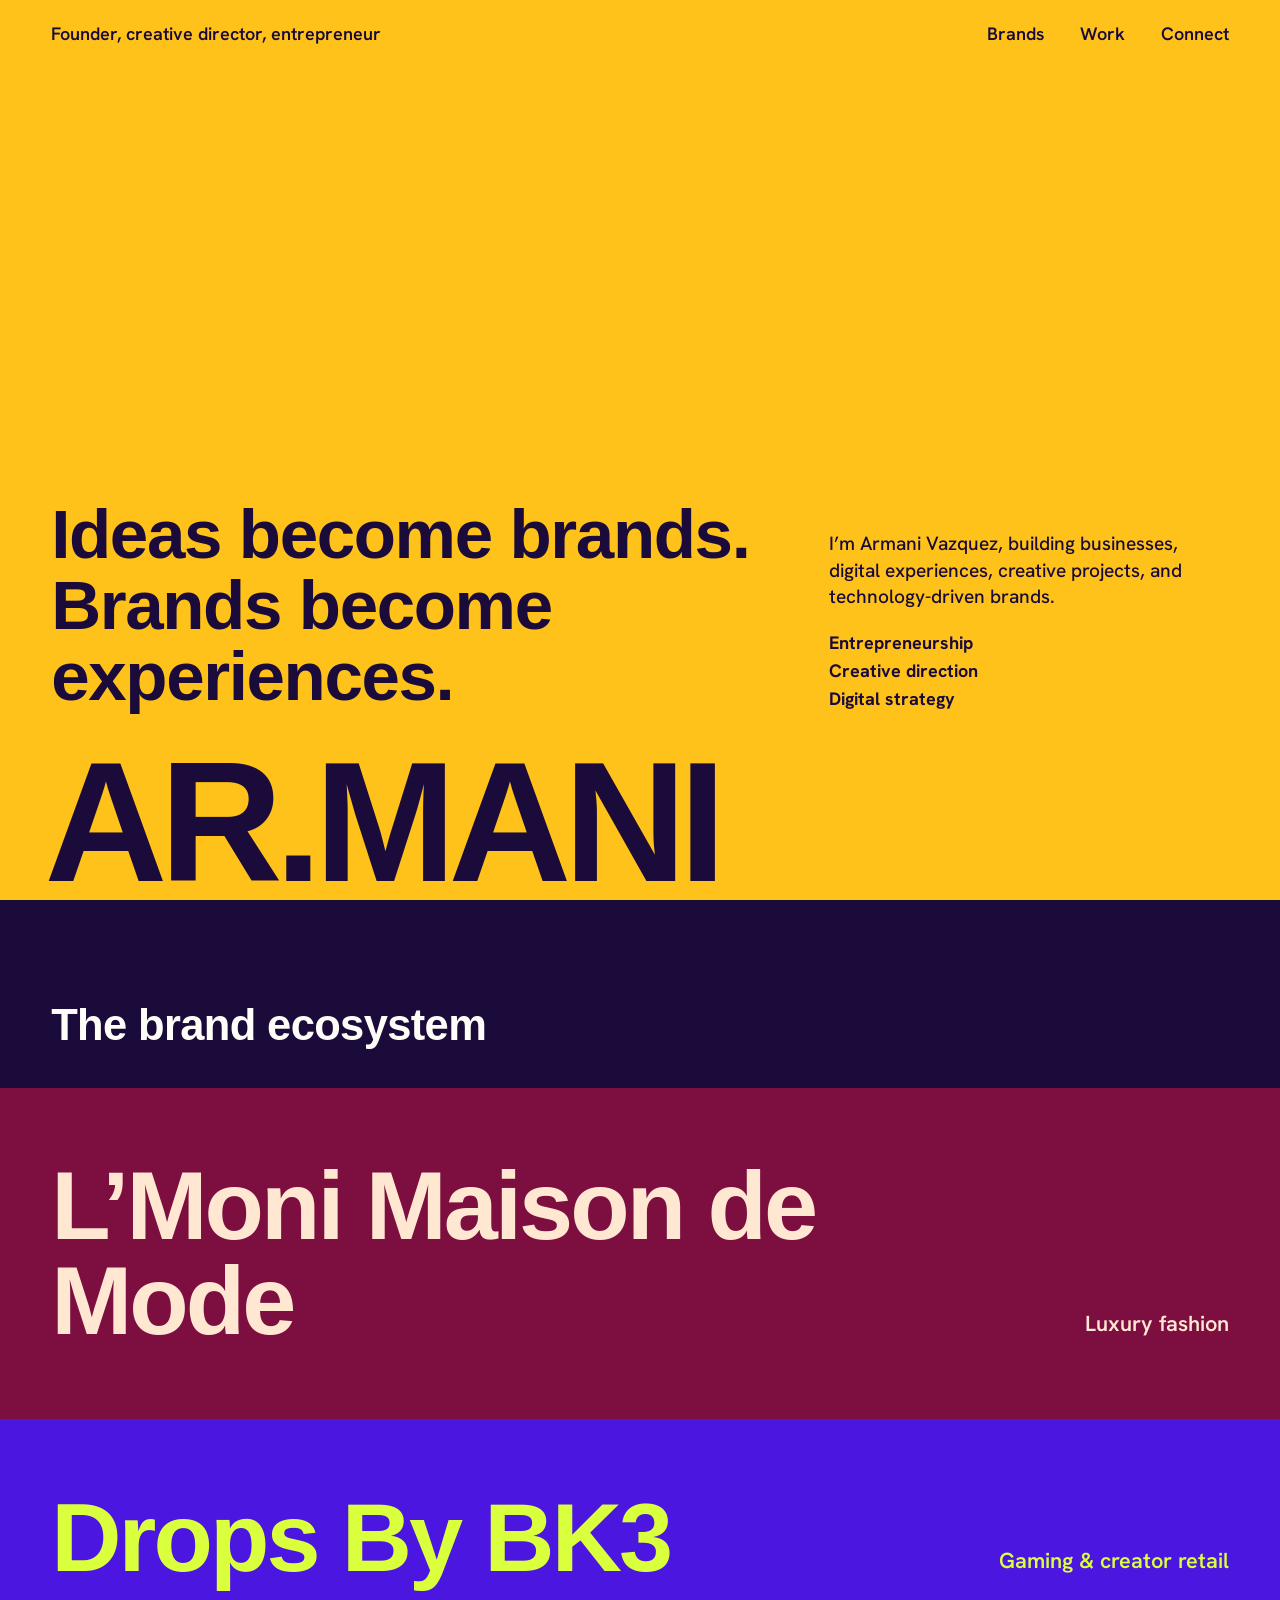
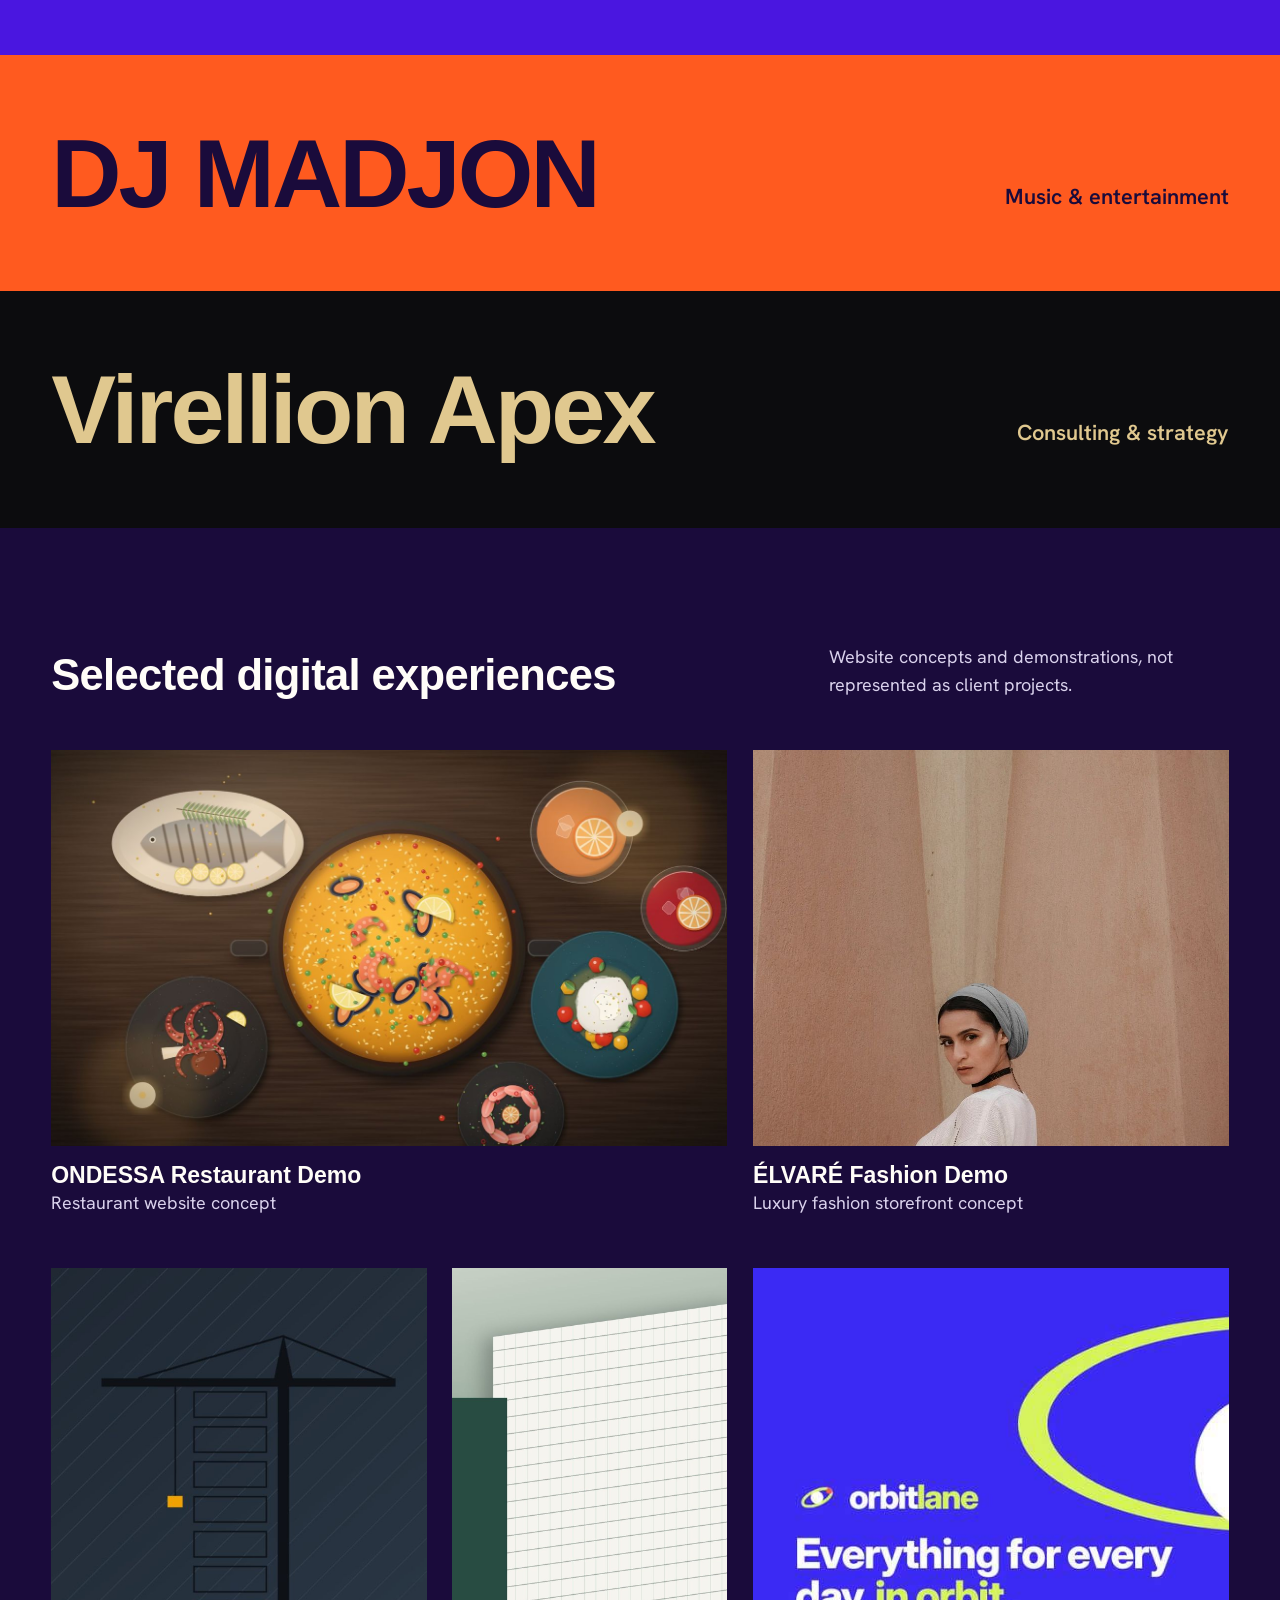
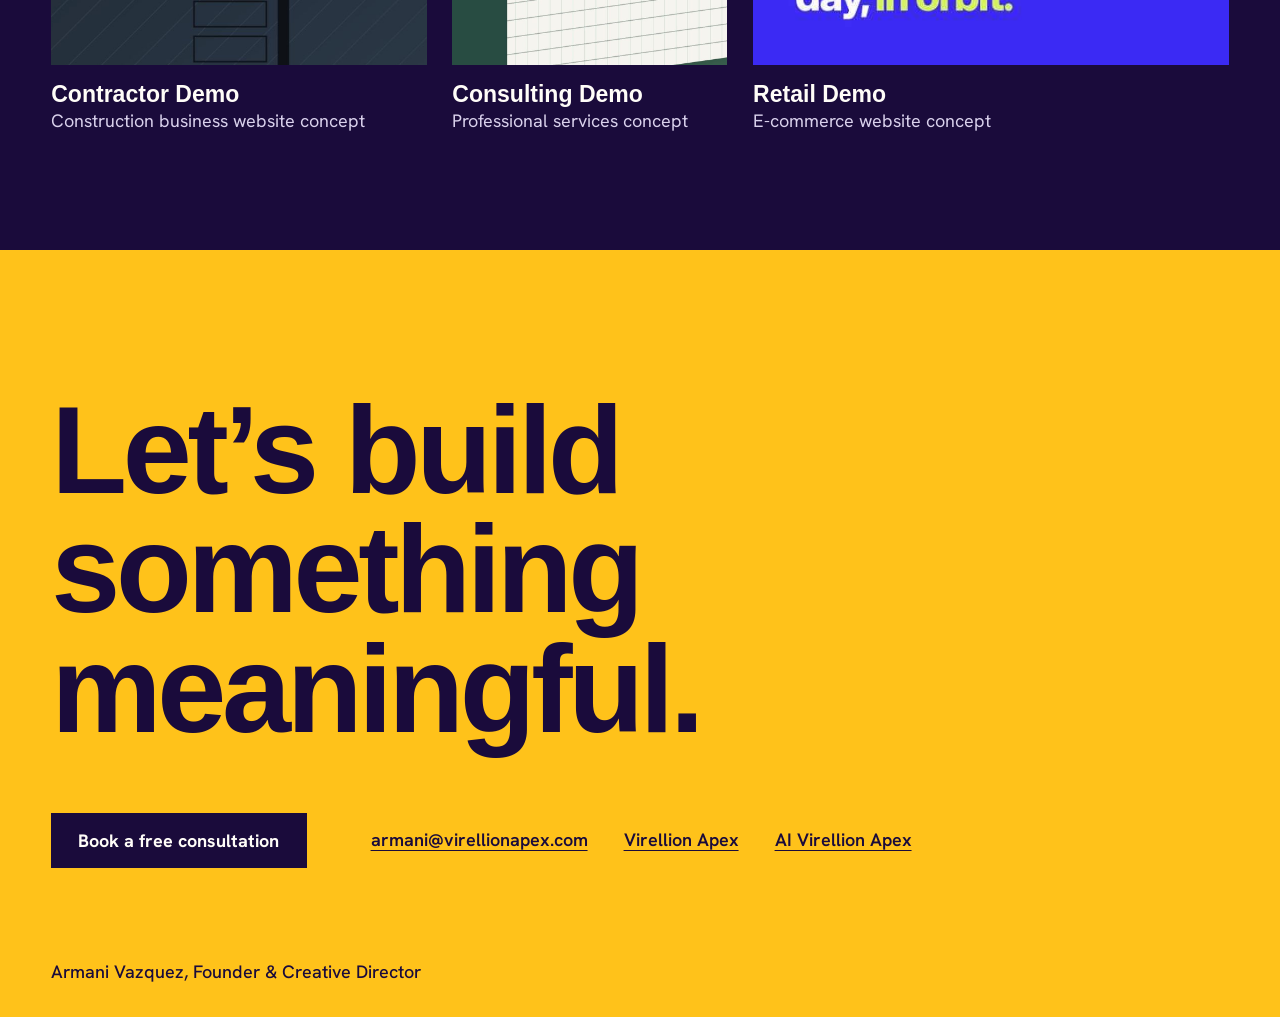
==== index.html @ f5b7a5c6 "Build Armani Vazquez portfolio site Static, responsive portfolio from the approved concept: animated" ====
<!DOCTYPE html>
<html lang="en">
<head>
<meta charset="utf-8">
<meta name="viewport" content="width=device-width, initial-scale=1">
<title>Armani Vazquez | Founder and Creative Director</title>
<meta name="description" content="Armani Vazquez builds businesses, digital experiences, creative projects, and technology-driven brands.">
<meta name="theme-color" content="#1A0B3B">
<link rel="canonical" href="https://lilmoniisenterprise.github.io/armani-vazquez-portfolio/">
<meta property="og:type" content="website">
<meta property="og:title" content="Armani Vazquez | Founder and Creative Director">
<meta property="og:description" content="Ideas become brands. Brands become experiences.">
<meta property="og:url" content="https://lilmoniisenterprise.github.io/armani-vazquez-portfolio/">
<meta property="og:image" content="https://lilmoniisenterprise.github.io/armani-vazquez-portfolio/images/og.jpg">
<meta name="twitter:card" content="summary_large_image">
<link rel="icon" href="images/favicon.svg" type="image/svg+xml">
<link rel="preload" href="fonts/Syne.ttf" as="font" type="font/ttf" crossorigin>
<link rel="stylesheet" href="css/styles.css">
</head>
<body>
<a class="skip" href="#main">Skip to content</a>

<main id="main">
  <section class="poster hero" aria-labelledby="hero-title">
    <nav class="nav" aria-label="Main">
      <span class="nav-role">Founder, creative director, entrepreneur</span>
      <ul>
        <li><a href="#brands">Brands</a></li>
        <li><a href="#work">Work</a></li>
        <li><a href="#connect">Connect</a></li>
      </ul>
    </nav>

    <div class="hero-copy">
      <h2 class="statement">Ideas become brands. Brands become experiences.</h2>
      <div class="intro">
        <p>I’m Armani Vazquez, building businesses, digital experiences, creative projects, and technology-driven brands.</p>
        <ul class="focus" aria-label="Areas of focus">
          <li>Entrepreneurship</li>
          <li>Creative direction</li>
          <li>Digital strategy</li>
        </ul>
      </div>
    </div>

    <h1 class="wordmark" id="hero-title" aria-label="AR.MANI">
      <span aria-hidden="true"><i>A</i><i>R</i><i>.</i><i>M</i><i>A</i><i>N</i><i>I</i></span>
    </h1>
  </section>

  <section id="brands" aria-labelledby="brands-title">
    <h2 class="section-title brands-title" id="brands-title">The brand ecosystem</h2>
    <div class="band band-moni">
      <h3>L’Moni Maison de Mode</h3>
      <p>Luxury fashion</p>
    </div>
    <div class="band band-drops">
      <h3>Drops By BK3</h3>
      <p>Gaming &amp; creator retail</p>
    </div>
    <div class="band band-madjon">
      <h3>DJ MADJON</h3>
      <p>Music &amp; entertainment</p>
    </div>
    <a class="band band-virellion" href="https://virellionapex.com" target="_blank" rel="noopener">
      <h3>Virellion Apex</h3>
      <p>Consulting &amp; strategy</p>
    </a>
  </section>

  <section class="work" id="work" aria-labelledby="work-title">
    <header class="work-head">
      <h2 class="section-title" id="work-title">Selected digital experiences</h2>
      <p>Website concepts and demonstrations, not represented as client projects.</p>
    </header>
    <div class="gallery">
      <a class="tile t-ondessa" href="https://lilmoniisenterprise.github.io/restaurant-demo/" target="_blank" rel="noopener">
        <img src="images/ondessa.jpg" alt="Overhead illustration of paella, grilled fish and small plates on a wood table" width="1400" height="817" loading="lazy">
        <h3>ONDESSA Restaurant Demo</h3>
        <p>Restaurant website concept</p>
      </a>
      <a class="tile t-elvare" href="https://lilmoniisenterprise.github.io/elvare-luxury-fashion/" target="_blank" rel="noopener">
        <img src="images/elvare.jpg" alt="Model in a white blouse and headwrap against rose-toned pleated fabric" width="1400" height="788" loading="lazy">
        <h3>ÉLVARÉ Fashion Demo</h3>
        <p>Luxury fashion storefront concept</p>
      </a>
      <a class="tile t-contractor" href="https://contractor-demo.pages.dev" target="_blank" rel="noopener">
        <img src="images/contractor.jpg" alt="Construction crane drawn against a dark slate sky" width="1400" height="788" loading="lazy">
        <h3>Contractor Demo</h3>
        <p>Construction business website concept</p>
      </a>
      <a class="tile t-consulting" href="https://consulting-demo.pages.dev" target="_blank" rel="noopener">
        <img src="images/consulting.jpg" alt="Pale office tower rising beside a deep green facade" width="933" height="1400" loading="lazy">
        <h3>Consulting Demo</h3>
        <p>Professional services concept</p>
      </a>
      <a class="tile t-retail" href="https://lilmoniisenterprise.github.io/retail-demo/" target="_blank" rel="noopener">
        <img src="images/retail.jpg" alt="Orbit Lane store banner on an electric blue background" width="800" height="451" loading="lazy">
        <h3>Retail Demo</h3>
        <p>E-commerce website concept</p>
      </a>
    </div>
  </section>

  <section class="poster connect" id="connect" aria-labelledby="connect-title">
    <h2 class="connect-title" id="connect-title">Let’s build something meaningful.</h2>
    <div class="connect-row">
      <a class="button" href="https://calendly.com/virellionapex/free-consultation" target="_blank" rel="noopener">Book a free consultation</a>
      <div class="contact">
        <a href="mailto:armani@virellionapex.com">armani@virellionapex.com</a>
        <a href="https://virellionapex.com" target="_blank" rel="noopener">Virellion Apex</a>
        <a href="https://ai.virellionapex.com" target="_blank" rel="noopener">AI Virellion Apex</a>
      </div>
    </div>
    <p class="signoff">Armani Vazquez, Founder &amp; Creative Director</p>
  </section>
</main>
</body>
</html>
---- css/styles.css ----
@font-face{font-family:Syne;src:url(../fonts/Syne.ttf) format("truetype");font-weight:400 800;font-display:swap}
@font-face{font-family:"Hanken Grotesk";src:url(../fonts/HankenGrotesk.ttf) format("truetype");font-weight:100 900;font-display:swap}

:root{
  --ink:#1A0B3B;
  --paper:#FFFDF8;
  --marigold:#FFC21A;
  --pink:#FF7DB8;
  --aqua:#3FE6D2;
  --lime:#C9F23C;
  --gutter:clamp(1.25rem,4vw,3.5rem);
  --display:Syne,"Arial Black",sans-serif;
  --body:"Hanken Grotesk","Helvetica Neue",Arial,sans-serif;
}
*,*::before,*::after{box-sizing:border-box}
html{scroll-behavior:smooth;-webkit-text-size-adjust:100%}
body{margin:0;background:var(--ink);color:var(--paper);font:400 1.125rem/1.55 var(--body);-webkit-font-smoothing:antialiased}
h1,h2,h3,p,ul{margin:0;padding:0}
ul{list-style:none}
img{display:block;max-width:100%;height:auto}
a{color:inherit}
:focus-visible{outline:3px solid currentColor;outline-offset:3px}
.skip{position:absolute;left:1rem;top:-4rem;z-index:5;padding:.6rem 1rem;background:var(--ink);color:var(--paper)}
.skip:focus{top:1rem}

/* The colour field shared by the opening and closing sections. Every stop keeps ink text above 7:1. */
.poster{color:var(--ink);background:var(--marigold);animation:field 28s linear infinite}
@keyframes field{
  0%,100%{background-color:var(--marigold)}
  25%{background-color:var(--pink)}
  50%{background-color:var(--aqua)}
  75%{background-color:var(--lime)}
}

.hero{min-height:100vh;min-height:100svh;display:flex;flex-direction:column;padding:1.25rem var(--gutter) 0;overflow:hidden}
.nav{display:flex;justify-content:space-between;align-items:baseline;gap:1rem;font-weight:600}
.nav ul{display:flex;gap:clamp(1rem,3vw,2.25rem)}
.nav a{text-decoration:none;padding:.35rem 0;border-bottom:2px solid transparent}
.nav a:hover{border-color:currentColor}

.hero-copy{flex:1;display:grid;grid-template-columns:minmax(0,7fr) minmax(0,4fr);gap:2rem clamp(2rem,6vw,6rem);align-items:end;padding:clamp(2.5rem,7vh,5rem) 0 clamp(1.5rem,4vh,3rem)}
.statement{font:800 clamp(2.25rem,5.4vw,5.25rem)/1.03 var(--display);letter-spacing:-.02em;max-width:13em}
.intro p{font-size:clamp(1.125rem,1.5vw,1.375rem);line-height:1.4;font-weight:500;max-width:30em}
.focus{margin-top:1.1rem;font-weight:700}

.wordmark{font:800 calc((100vw - 2*var(--gutter))/6.92)/.86 var(--display);letter-spacing:-.045em;white-space:nowrap;margin:0 0 -.03em -.04em;padding-bottom:.06em;overflow:hidden}
.wordmark span{display:block}
.wordmark i{display:inline-block;font-style:normal;transform:translateY(105%);animation:rise .9s cubic-bezier(.2,.8,.2,1) forwards}
.wordmark i:nth-child(2){animation-delay:.05s}
.wordmark i:nth-child(3){animation-delay:.1s}
.wordmark i:nth-child(4){animation-delay:.15s}
.wordmark i:nth-child(5){animation-delay:.2s}
.wordmark i:nth-child(6){animation-delay:.25s}
.wordmark i:nth-child(7){animation-delay:.3s}
@keyframes rise{to{transform:none}}

.section-title{font:800 clamp(1.75rem,3.4vw,3rem)/1.08 var(--display);letter-spacing:-.015em}
.brands-title{padding:clamp(3.5rem,8vw,6.5rem) var(--gutter) clamp(1.75rem,3vw,2.5rem)}

.band{display:grid;grid-template-columns:minmax(0,1fr) auto;align-items:end;gap:.5rem 2rem;padding:clamp(2.25rem,5.5vw,5rem) var(--gutter);text-decoration:none}
.band h3{font:800 clamp(2.5rem,7.6vw,7.5rem)/.98 var(--display);letter-spacing:-.03em}
.band p{font-size:clamp(1.125rem,1.7vw,1.5rem);font-weight:600;text-align:right;padding-bottom:.35em}
.band-moni{background:#7C0F3F;color:#FFE7D2}
.band-drops{background:#4A16E0;color:#D9FF3D}
.band-madjon{background:#FF5A1F;color:var(--ink)}
.band-virellion{background:#0C0C0E;color:#E0C88F}
.band-virellion h3{transition:letter-spacing .35s ease}
.band-virellion:hover h3{letter-spacing:.005em}

.work{padding:clamp(4rem,9vw,7.5rem) var(--gutter)}
.work-head{display:grid;grid-template-columns:minmax(0,7fr) minmax(0,4fr);gap:1rem clamp(2rem,6vw,6rem);align-items:end;margin-bottom:clamp(2rem,4vw,3.5rem)}
.work-head p{color:#D9D1EC}
.gallery{display:grid;grid-template-columns:repeat(12,minmax(0,1fr));gap:clamp(2rem,4vw,3.5rem) clamp(1rem,2vw,1.75rem)}
.tile{text-decoration:none;display:block}
.tile img{width:100%;height:clamp(240px,31vw,470px);object-fit:cover;transition:transform .5s cubic-bezier(.2,.8,.2,1)}
.tile:hover img{transform:translateY(-6px)}
.tile h3{font:700 clamp(1.25rem,1.8vw,1.6rem)/1.15 var(--display);margin-top:1rem}
.tile p{color:#D9D1EC}
.t-ondessa{grid-column:span 7}
.t-elvare{grid-column:span 5}
.t-elvare img{object-position:62% 100%}
.t-contractor{grid-column:span 4}
.t-contractor img{object-position:85% 50%}
.t-consulting{grid-column:span 3}
.t-retail{grid-column:span 5}
.t-retail img{object-position:0 100%}

.connect{padding:clamp(4.5rem,11vw,9rem) var(--gutter) 2rem;animation-delay:-14s}
.connect-title{font:800 clamp(1.9rem,9.7vw,11rem)/.96 var(--display);letter-spacing:-.035em;max-width:9.5em}
.connect-row{display:flex;flex-wrap:wrap;align-items:center;gap:1.5rem clamp(2rem,5vw,4rem);margin-top:clamp(2.5rem,5vw,4.5rem)}
.button{display:inline-block;background:var(--ink);color:var(--paper);padding:1.05rem 1.7rem;font:700 1.125rem/1.2 var(--body);text-decoration:none;transition:transform .2s ease}
.button:hover{transform:translateY(-3px)}
.contact{display:flex;flex-wrap:wrap;gap:.5rem clamp(1.25rem,3vw,2.25rem);font-weight:600}
.contact a{text-underline-offset:.2em;overflow-wrap:anywhere}
.signoff{margin-top:clamp(3.5rem,7vw,6rem);font-weight:500}

.lost{min-height:100vh;min-height:100svh;display:flex;flex-direction:column;justify-content:center;gap:1.5rem;padding:var(--gutter)}
.lost h1{font:800 clamp(2.5rem,8vw,7rem)/1 var(--display);letter-spacing:-.03em}

@media (max-width:800px){
  .nav-role{display:none}
  .nav ul{width:100%;justify-content:flex-end}
  .hero-copy,.work-head{grid-template-columns:minmax(0,1fr)}
  .band{grid-template-columns:minmax(0,1fr)}
  .band p{text-align:left;padding:0}
  .tile,.t-ondessa,.t-elvare,.t-contractor,.t-consulting,.t-retail{grid-column:1/-1}
  .tile img{height:auto;aspect-ratio:16/10}
}
@media (prefers-reduced-motion:reduce){
  html{scroll-behavior:auto}
  *,*::before,*::after{animation:none!important;transition:none!important}
  .wordmark i{transform:none}
}
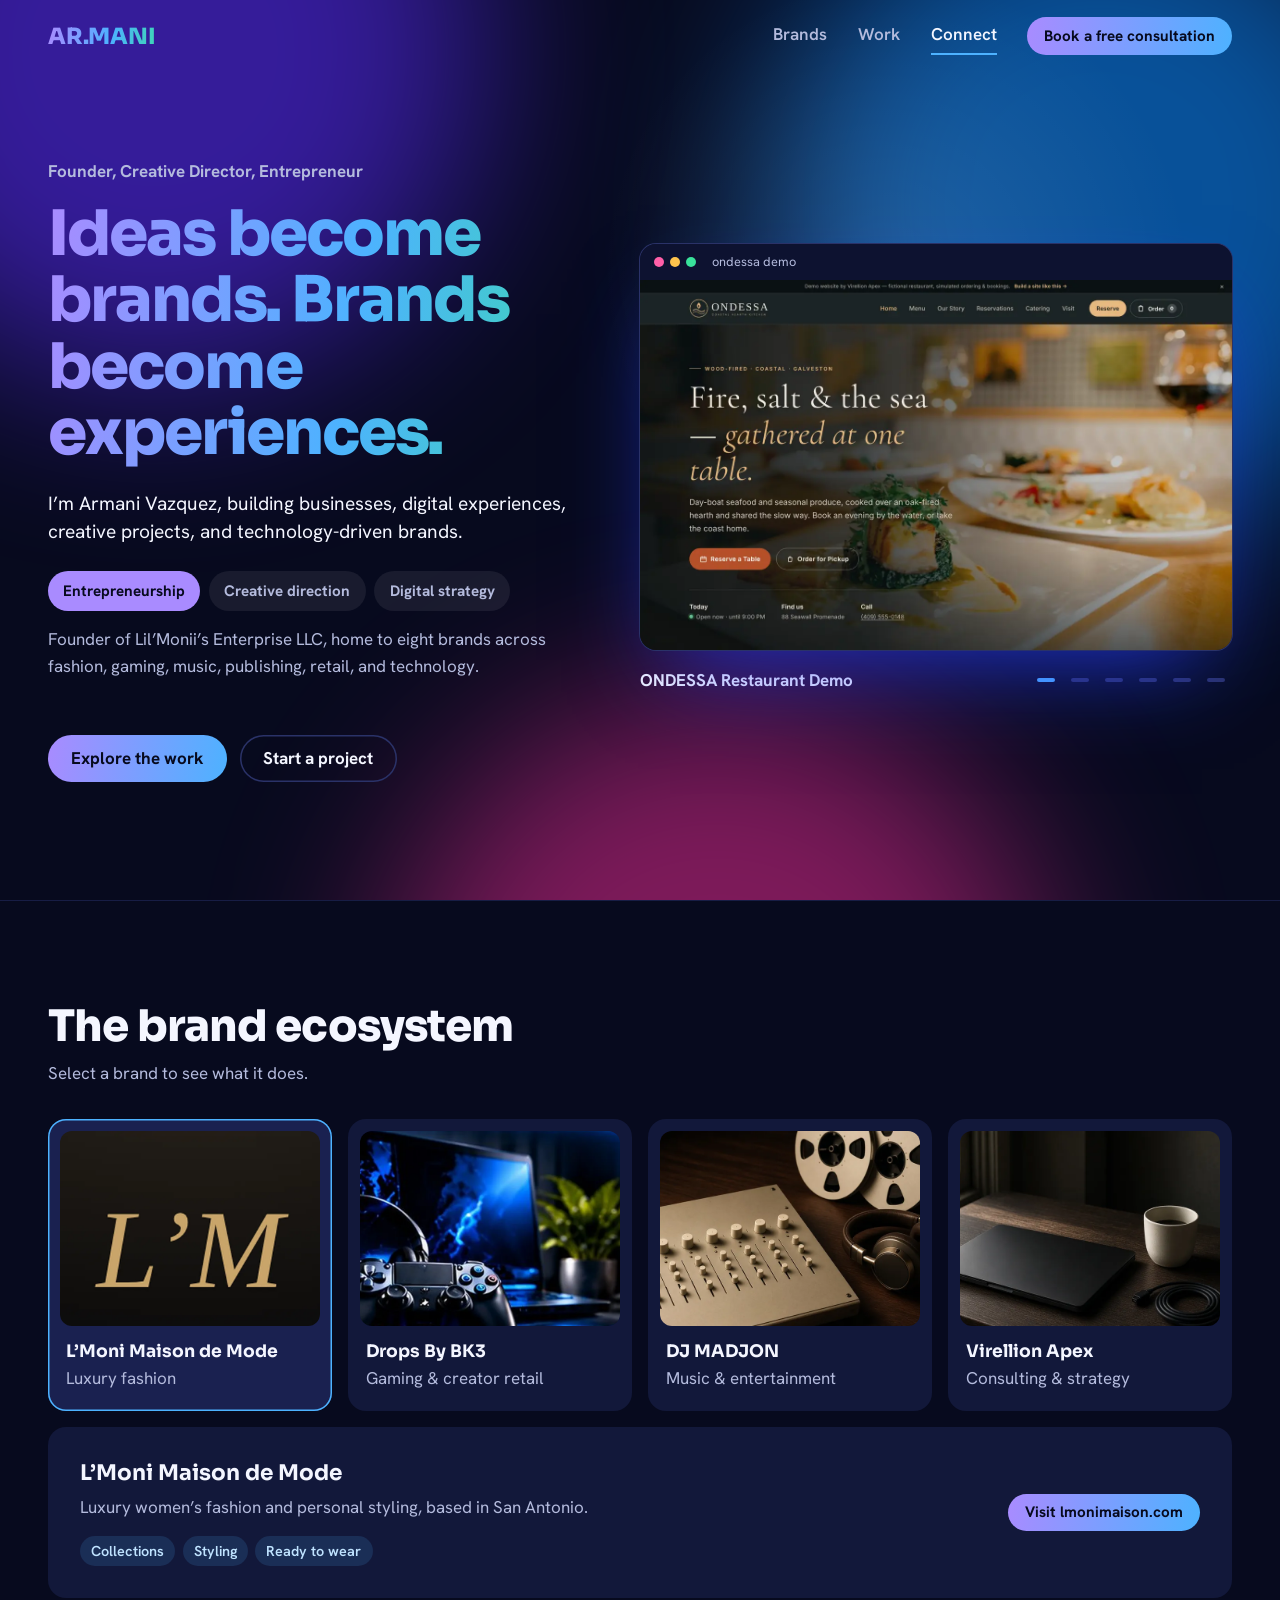
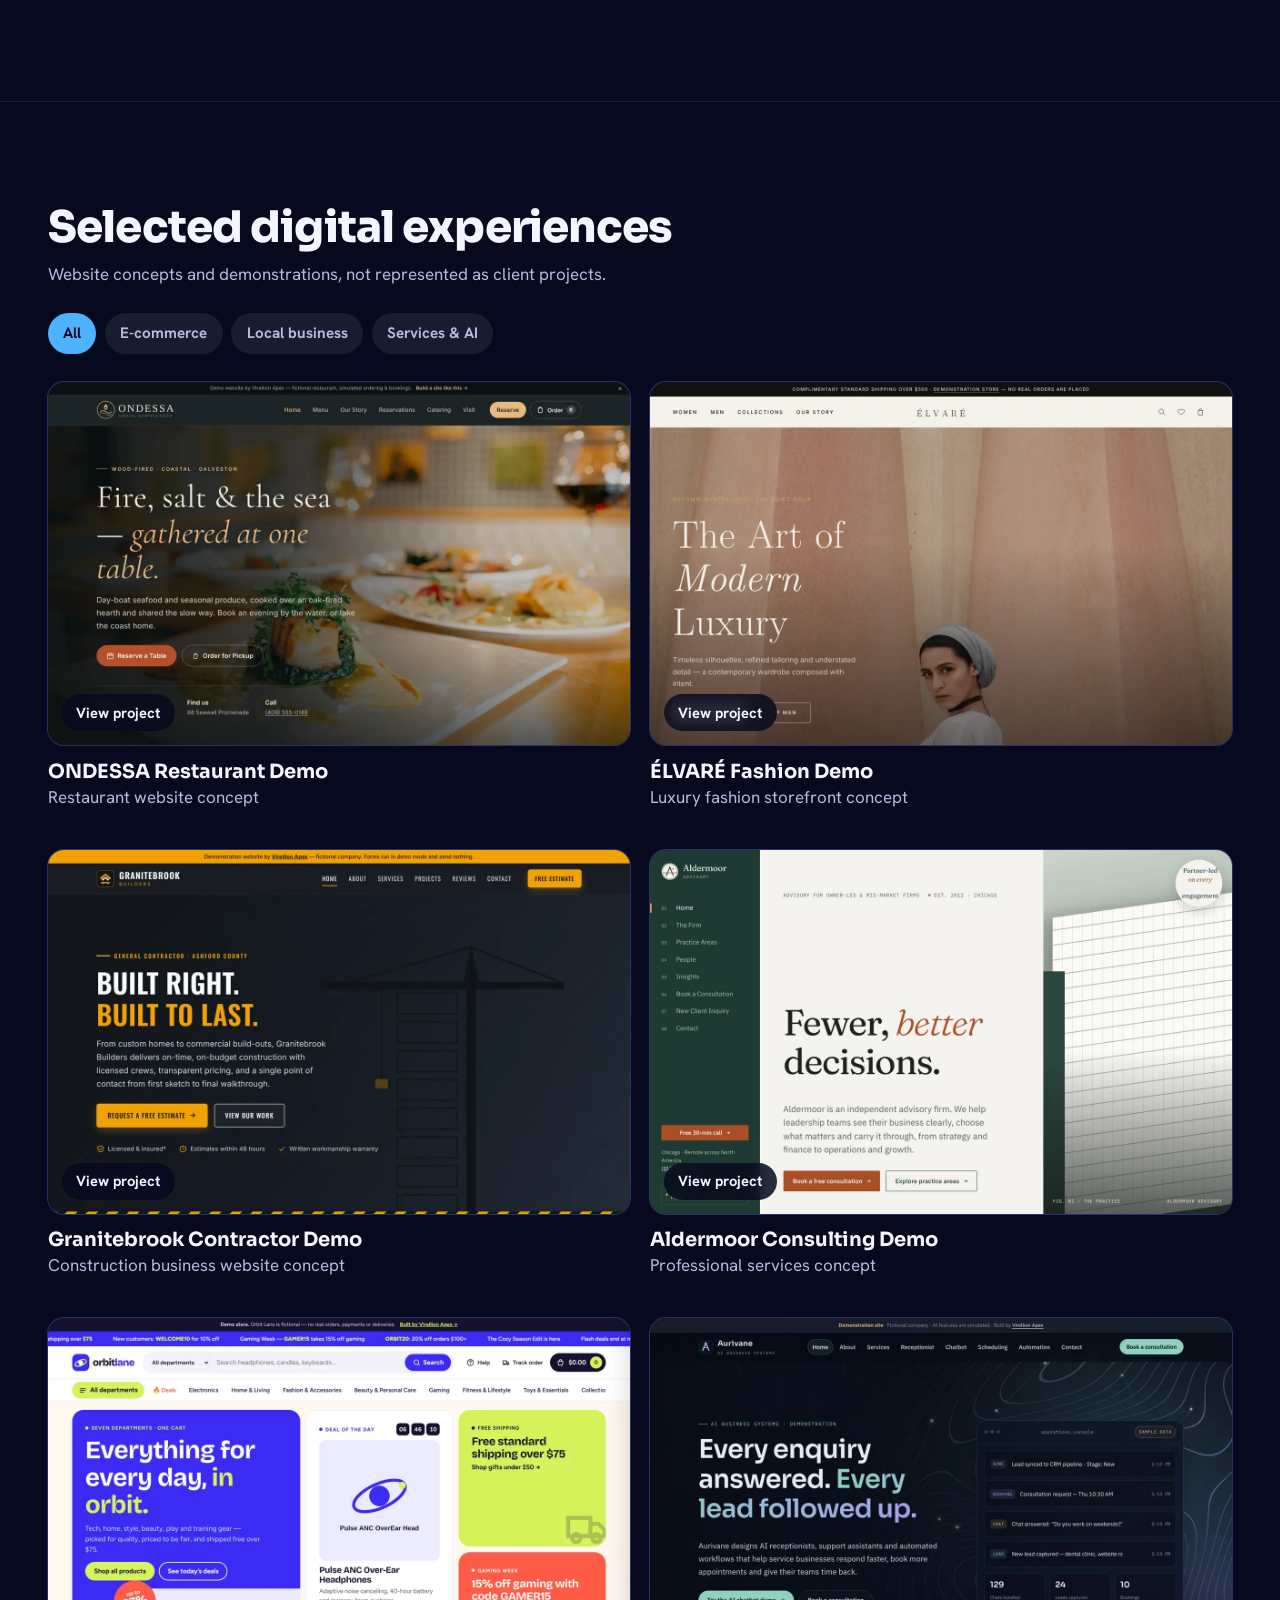
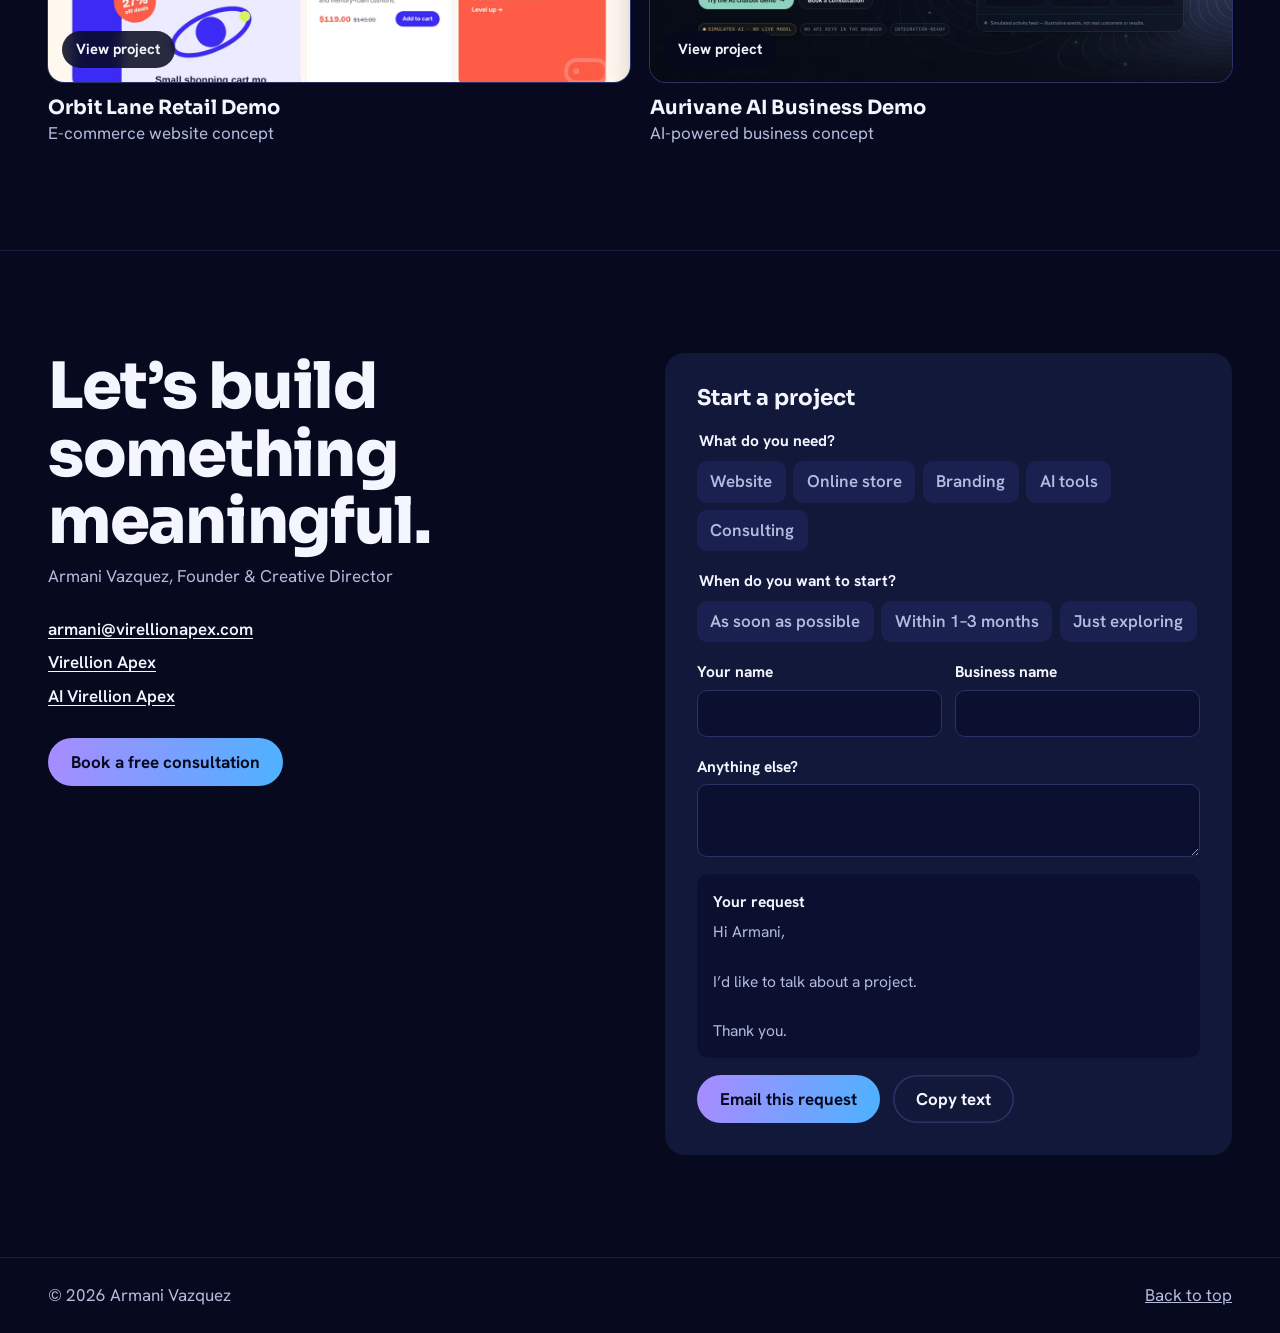
==== commit 572bdbd4: "Rebuild portfolio as a dark, interactive site Add photo brand explorer, filterable demo gallery with" ====
--- a/index.html
+++ b/index.html
@@ -5,7 +5,7 @@
 <meta name="viewport" content="width=device-width, initial-scale=1">
 <title>Armani Vazquez | Founder and Creative Director</title>
 <meta name="description" content="Armani Vazquez builds businesses, digital experiences, creative projects, and technology-driven brands.">
-<meta name="theme-color" content="#1A0B3B">
+<meta name="theme-color" content="#070A1E">
 <link rel="canonical" href="https://lilmoniisenterprise.github.io/armani-vazquez-portfolio/">
 <meta property="og:type" content="website">
 <meta property="og:title" content="Armani Vazquez | Founder and Creative Director">
@@ -14,106 +14,128 @@
 <meta property="og:image" content="https://lilmoniisenterprise.github.io/armani-vazquez-portfolio/images/og.jpg">
 <meta name="twitter:card" content="summary_large_image">
 <link rel="icon" href="images/favicon.svg" type="image/svg+xml">
-<link rel="preload" href="fonts/Syne.ttf" as="font" type="font/ttf" crossorigin>
 <link rel="stylesheet" href="css/styles.css">
+<script src="js/main.js" defer></script>
 </head>
 <body>
 <a class="skip" href="#main">Skip to content</a>
+<div class="progress" id="progress" aria-hidden="true"></div>
+
+<header class="top" id="top">
+  <div class="bar">
+    <a class="logo" href="#main" aria-label="AR.MANI home">AR.MANI</a>
+    <button class="burger" id="burger" aria-expanded="false" aria-controls="menu" aria-label="Open menu"><i></i></button>
+    <nav id="menu" aria-label="Main">
+      <a href="#brands" data-spy>Brands</a>
+      <a href="#work" data-spy>Work</a>
+      <a href="#connect" data-spy>Connect</a>
+      <a class="btn btn-sm" href="https://calendly.com/virellionapex/free-consultation" target="_blank" rel="noopener">Book a free consultation</a>
+    </nav>
+  </div>
+</header>
 
 <main id="main">
-  <section class="poster hero" aria-labelledby="hero-title">
-    <nav class="nav" aria-label="Main">
-      <span class="nav-role">Founder, creative director, entrepreneur</span>
-      <ul>
-        <li><a href="#brands">Brands</a></li>
-        <li><a href="#work">Work</a></li>
-        <li><a href="#connect">Connect</a></li>
-      </ul>
-    </nav>
-
-    <div class="hero-copy">
-      <h2 class="statement">Ideas become brands. Brands become experiences.</h2>
-      <div class="intro">
-        <p>I’m Armani Vazquez, building businesses, digital experiences, creative projects, and technology-driven brands.</p>
-        <ul class="focus" aria-label="Areas of focus">
-          <li>Entrepreneurship</li>
-          <li>Creative direction</li>
-          <li>Digital strategy</li>
-        </ul>
+  <section class="hero" id="hero">
+    <div class="aurora" aria-hidden="true"><b></b><b></b><b></b></div>
+    <div class="spot" aria-hidden="true"></div>
+    <div class="wrap hero-grid">
+      <div class="hero-copy">
+        <p class="role">Founder, Creative Director, Entrepreneur</p>
+        <h1>Ideas become brands. Brands become experiences.</h1>
+        <p class="lead">I’m Armani Vazquez, building businesses, digital experiences, creative projects, and technology-driven brands.</p>
+        <div class="tabs" role="tablist" aria-label="Areas of focus" id="focusTabs"></div>
+        <p class="tab-text" id="focusText" role="tabpanel" aria-live="polite"></p>
+        <div class="cta">
+          <a class="btn" href="#work">Explore the work</a>
+          <a class="btn btn-ghost" href="#connect">Start a project</a>
+        </div>
       </div>
-    </div>
-
-    <h1 class="wordmark" id="hero-title" aria-label="AR.MANI">
-      <span aria-hidden="true"><i>A</i><i>R</i><i>.</i><i>M</i><i>A</i><i>N</i><i>I</i></span>
-    </h1>
-  </section>
-
-  <section id="brands" aria-labelledby="brands-title">
-    <h2 class="section-title brands-title" id="brands-title">The brand ecosystem</h2>
-    <div class="band band-moni">
-      <h3>L’Moni Maison de Mode</h3>
-      <p>Luxury fashion</p>
-    </div>
-    <div class="band band-drops">
-      <h3>Drops By BK3</h3>
-      <p>Gaming &amp; creator retail</p>
-    </div>
-    <div class="band band-madjon">
-      <h3>DJ MADJON</h3>
-      <p>Music &amp; entertainment</p>
-    </div>
-    <a class="band band-virellion" href="https://virellionapex.com" target="_blank" rel="noopener">
-      <h3>Virellion Apex</h3>
-      <p>Consulting &amp; strategy</p>
-    </a>
-  </section>
-
-  <section class="work" id="work" aria-labelledby="work-title">
-    <header class="work-head">
-      <h2 class="section-title" id="work-title">Selected digital experiences</h2>
-      <p>Website concepts and demonstrations, not represented as client projects.</p>
-    </header>
-    <div class="gallery">
-      <a class="tile t-ondessa" href="https://lilmoniisenterprise.github.io/restaurant-demo/" target="_blank" rel="noopener">
-        <img src="images/ondessa.jpg" alt="Overhead illustration of paella, grilled fish and small plates on a wood table" width="1400" height="817" loading="lazy">
-        <h3>ONDESSA Restaurant Demo</h3>
-        <p>Restaurant website concept</p>
-      </a>
-      <a class="tile t-elvare" href="https://lilmoniisenterprise.github.io/elvare-luxury-fashion/" target="_blank" rel="noopener">
-        <img src="images/elvare.jpg" alt="Model in a white blouse and headwrap against rose-toned pleated fabric" width="1400" height="788" loading="lazy">
-        <h3>ÉLVARÉ Fashion Demo</h3>
-        <p>Luxury fashion storefront concept</p>
-      </a>
-      <a class="tile t-contractor" href="https://contractor-demo.pages.dev" target="_blank" rel="noopener">
-        <img src="images/contractor.jpg" alt="Construction crane drawn against a dark slate sky" width="1400" height="788" loading="lazy">
-        <h3>Contractor Demo</h3>
-        <p>Construction business website concept</p>
-      </a>
-      <a class="tile t-consulting" href="https://consulting-demo.pages.dev" target="_blank" rel="noopener">
-        <img src="images/consulting.jpg" alt="Pale office tower rising beside a deep green facade" width="933" height="1400" loading="lazy">
-        <h3>Consulting Demo</h3>
-        <p>Professional services concept</p>
-      </a>
-      <a class="tile t-retail" href="https://lilmoniisenterprise.github.io/retail-demo/" target="_blank" rel="noopener">
-        <img src="images/retail.jpg" alt="Orbit Lane store banner on an electric blue background" width="800" height="451" loading="lazy">
-        <h3>Retail Demo</h3>
-        <p>E-commerce website concept</p>
-      </a>
+      <div class="reel" id="reel" aria-roledescription="carousel" aria-label="Website demos">
+        <button class="frame" id="reelFrame" type="button">
+          <span class="dots" aria-hidden="true"><i></i><i></i><i></i><em id="reelUrl"></em></span>
+          <span class="reel-stage" id="reelStage"></span>
+        </button>
+        <div class="reel-foot">
+          <p id="reelName" aria-live="off"></p>
+          <div class="reel-nav" id="reelNav"></div>
+        </div>
+      </div>
     </div>
   </section>
 
-  <section class="poster connect" id="connect" aria-labelledby="connect-title">
-    <h2 class="connect-title" id="connect-title">Let’s build something meaningful.</h2>
-    <div class="connect-row">
-      <a class="button" href="https://calendly.com/virellionapex/free-consultation" target="_blank" rel="noopener">Book a free consultation</a>
-      <div class="contact">
-        <a href="mailto:armani@virellionapex.com">armani@virellionapex.com</a>
-        <a href="https://virellionapex.com" target="_blank" rel="noopener">Virellion Apex</a>
-        <a href="https://ai.virellionapex.com" target="_blank" rel="noopener">AI Virellion Apex</a>
+  <section class="sec" id="brands">
+    <div class="wrap">
+      <h2>The brand ecosystem</h2>
+      <p class="sub">Select a brand to see what it does.</p>
+      <div class="brands" id="brandGrid"></div>
+      <div class="brand-panel" id="brandPanel" aria-live="polite"></div>
+    </div>
+  </section>
+
+  <section class="sec" id="work">
+    <div class="wrap">
+      <h2>Selected digital experiences</h2>
+      <p class="sub">Website concepts and demonstrations, not represented as client projects.</p>
+      <div class="filters" id="filters" role="group" aria-label="Filter demos"></div>
+      <div class="gallery" id="gallery"></div>
+    </div>
+  </section>
+
+  <section class="sec" id="connect">
+    <div class="wrap connect">
+      <div>
+        <h2 class="big">Let’s build something meaningful.</h2>
+        <p class="sub">Armani Vazquez, Founder &amp; Creative Director</p>
+        <ul class="links">
+          <li><a href="mailto:armani@virellionapex.com">armani@virellionapex.com</a></li>
+          <li><a href="https://virellionapex.com" target="_blank" rel="noopener">Virellion Apex</a></li>
+          <li><a href="https://ai.virellionapex.com" target="_blank" rel="noopener">AI Virellion Apex</a></li>
+        </ul>
+        <a class="btn" href="https://calendly.com/virellionapex/free-consultation" target="_blank" rel="noopener">Book a free consultation</a>
       </div>
+      <form class="builder" id="builder" novalidate>
+        <h3>Start a project</h3>
+        <fieldset><legend>What do you need?</legend><div class="opts" id="needs"></div></fieldset>
+        <fieldset><legend>When do you want to start?</legend><div class="opts" id="timing"></div></fieldset>
+        <div class="fields">
+          <label>Your name<input id="fName" type="text" maxlength="80" autocomplete="name"></label>
+          <label>Business name<input id="fBiz" type="text" maxlength="80" autocomplete="organization"></label>
+        </div>
+        <label>Anything else?<textarea id="fNote" rows="2" maxlength="500"></textarea></label>
+        <div class="msg"><span>Your request</span><p id="msgOut"></p></div>
+        <div class="cta">
+          <a class="btn" id="sendMail" href="#">Email this request</a>
+          <button class="btn btn-ghost" id="copyMsg" type="button">Copy text</button>
+        </div>
+        <p class="hint" id="builderHint" role="status"></p>
+      </form>
     </div>
-    <p class="signoff">Armani Vazquez, Founder &amp; Creative Director</p>
   </section>
 </main>
+
+<footer class="foot"><div class="wrap"><span>© <span id="yr">2026</span> Armani Vazquez</span><a href="#main">Back to top</a></div></footer>
+
+<dialog class="viewer" id="viewer" aria-labelledby="vTitle">
+  <div class="v-head">
+    <div><h3 id="vTitle"></h3><p id="vType"></p></div>
+    <button class="icon" id="vClose" type="button" aria-label="Close">×</button>
+  </div>
+  <div class="v-body">
+    <div class="v-stage">
+      <div class="tabs" id="vTabs" role="tablist" aria-label="Screens"></div>
+      <div class="v-shot" id="vShot"></div>
+    </div>
+    <aside class="v-side">
+      <h4>What you can try</h4>
+      <ul id="vList"></ul>
+      <p class="hint">Fictional business built as a demonstration by Virellion Apex.</p>
+      <div id="vAct"></div>
+      <div class="v-pager">
+        <button class="btn btn-ghost btn-sm" id="vPrev" type="button">Previous</button>
+        <button class="btn btn-ghost btn-sm" id="vNext" type="button">Next</button>
+      </div>
+    </aside>
+  </div>
+</dialog>
 </body>
 </html>
--- a/css/styles.css
+++ b/css/styles.css
@@ -1,113 +1,184 @@
-@font-face{font-family:Syne;src:url(../fonts/Syne.ttf) format("truetype");font-weight:400 800;font-display:swap}
+@font-face{font-family:Sora;src:url(../fonts/Sora.ttf) format("truetype");font-weight:100 800;font-display:swap}
 @font-face{font-family:"Hanken Grotesk";src:url(../fonts/HankenGrotesk.ttf) format("truetype");font-weight:100 900;font-display:swap}
-
-:root{
-  --ink:#1A0B3B;
-  --paper:#FFFDF8;
-  --marigold:#FFC21A;
-  --pink:#FF7DB8;
-  --aqua:#3FE6D2;
-  --lime:#C9F23C;
-  --gutter:clamp(1.25rem,4vw,3.5rem);
-  --display:Syne,"Arial Black",sans-serif;
-  --body:"Hanken Grotesk","Helvetica Neue",Arial,sans-serif;
-}
+:root{--bg:#070A1E;--card:#12183A;--card2:#1A2150;--line:#2A3268;--text:#F4F6FF;--mute:#B4BBDD;--violet:#A98BFF;--blue:#4DB2FF;--green:#39E29B;--pink:#FF5FA8;--gold:#FFC44D;
+  --grad:linear-gradient(100deg,var(--violet),var(--blue),var(--green),var(--gold),var(--pink),var(--violet));
+  --head:Sora,"Helvetica Neue",Arial,sans-serif;--body:"Hanken Grotesk","Helvetica Neue",Arial,sans-serif}
 *,*::before,*::after{box-sizing:border-box}
-html{scroll-behavior:smooth;-webkit-text-size-adjust:100%}
-body{margin:0;background:var(--ink);color:var(--paper);font:400 1.125rem/1.55 var(--body);-webkit-font-smoothing:antialiased}
-h1,h2,h3,p,ul{margin:0;padding:0}
+html{scroll-behavior:smooth;scroll-padding-top:84px;-webkit-text-size-adjust:100%}
+body{margin:0;background:var(--bg);color:var(--text);font:400 1.0625rem/1.6 var(--body);-webkit-font-smoothing:antialiased}
+body.locked{overflow:hidden}
+h1,h2,h3,h4,p,ul,fieldset{margin:0;padding:0;border:0}
 ul{list-style:none}
 img{display:block;max-width:100%;height:auto}
 a{color:inherit}
-:focus-visible{outline:3px solid currentColor;outline-offset:3px}
-.skip{position:absolute;left:1rem;top:-4rem;z-index:5;padding:.6rem 1rem;background:var(--ink);color:var(--paper)}
+button,input,textarea{font:inherit;color:inherit}
+button{cursor:pointer;background:none;border:0;padding:0;text-align:left}
+[hidden]{display:none!important}
+:focus-visible{outline:2px solid var(--gold);outline-offset:3px}
+.wrap{width:min(1240px,100% - 2*clamp(1.15rem,4vw,3rem));margin-inline:auto}
+.skip{position:absolute;left:1rem;top:-5rem;z-index:50;background:#fff;color:#000;padding:.6rem 1rem}
 .skip:focus{top:1rem}
+.progress{position:fixed;inset:0 0 auto;height:3px;background:var(--grad);transform:scaleX(0);transform-origin:0 50%;z-index:40}
 
-/* The colour field shared by the opening and closing sections. Every stop keeps ink text above 7:1. */
-.poster{color:var(--ink);background:var(--marigold);animation:field 28s linear infinite}
-@keyframes field{
-  0%,100%{background-color:var(--marigold)}
-  25%{background-color:var(--pink)}
-  50%{background-color:var(--aqua)}
-  75%{background-color:var(--lime)}
+.top{position:fixed;inset:0 0 auto;z-index:30;transition:background .25s}
+.top.solid{background:rgba(7,10,30,.88);backdrop-filter:blur(14px);box-shadow:0 1px 0 var(--line)}
+.bar{width:min(1240px,100% - 2*clamp(1.15rem,4vw,3rem));margin-inline:auto;height:72px;display:flex;align-items:center;justify-content:space-between}
+.logo,.hero h1{background:var(--grad);background-size:300% 100%;-webkit-background-clip:text;background-clip:text;color:transparent;animation:flow 14s linear infinite}
+.logo{font:800 1.4rem/1 var(--head);text-decoration:none;letter-spacing:-.01em}
+.top nav{display:flex;align-items:center;gap:clamp(1rem,2.4vw,2rem);font-weight:600}
+.top nav a:not(.btn){text-decoration:none;color:var(--mute);padding:.3rem 0;border-bottom:2px solid transparent;transition:color .2s}
+.top nav a:not(.btn):hover,.top nav a[aria-current]{color:var(--text);border-color:var(--blue)}
+.burger{display:none;width:44px;height:44px;position:relative}
+.burger i,.burger i::before,.burger i::after{position:absolute;left:10px;width:24px;height:2px;background:var(--text);content:"";transition:transform .2s}
+.burger i{top:21px}.burger i::before{left:0;top:-7px}.burger i::after{left:0;top:7px}
+.burger[aria-expanded=true] i{background:transparent}
+.burger[aria-expanded=true] i::before{transform:translateY(7px) rotate(45deg)}
+.burger[aria-expanded=true] i::after{transform:translateY(-7px) rotate(-45deg)}
+@keyframes flow{to{background-position:-300% 0}}
+
+.btn{display:inline-block;padding:.85rem 1.45rem;border-radius:999px;font-weight:700;line-height:1.2;text-decoration:none;text-align:center;background:linear-gradient(100deg,var(--violet),var(--blue));color:#070A1E;transition:transform .2s,box-shadow .2s}
+.btn:hover{transform:translateY(-2px);box-shadow:0 10px 30px -8px rgba(77,178,255,.7)}
+.btn-ghost{background:transparent;color:var(--text);box-shadow:inset 0 0 0 1.5px var(--line)}
+.btn-ghost:hover{box-shadow:inset 0 0 0 1.5px var(--blue)}
+.btn-sm{padding:.6rem 1.05rem;font-size:.95rem}
+.top nav .btn{color:#070A1E}
+.cta{display:flex;flex-wrap:wrap;gap:.8rem}
+
+.hero{position:relative;overflow:hidden;min-height:100vh;min-height:100svh;display:flex;align-items:center;padding:110px 0 70px;--x:70%;--y:30%}
+.aurora{position:absolute;inset:0}
+.aurora b{position:absolute;width:52vw;height:52vw;border-radius:50%;filter:blur(90px);opacity:.55;animation:drift 22s ease-in-out infinite alternate}
+.aurora b:nth-child(1){background:#5B2BFF;left:-14vw;top:-22vw}
+.aurora b:nth-child(2){background:#0A8CFF;right:-12vw;top:-10vw;animation-delay:-7s}
+.aurora b:nth-child(3){background:#E0288C;left:30vw;bottom:-36vw;animation-delay:-13s}
+@keyframes drift{to{transform:translate(9vw,7vw) scale(1.18)}}
+.spot{position:absolute;inset:0;background:radial-gradient(420px circle at var(--x) var(--y),rgba(255,255,255,.1),transparent 70%);pointer-events:none}
+.hero-grid{position:relative;display:grid;grid-template-columns:minmax(0,1fr) minmax(0,1.12fr);gap:clamp(2rem,5vw,4.5rem);align-items:center}
+.role{font-weight:700;color:var(--mute);margin-bottom:1rem}
+.hero h1{font:800 clamp(2.5rem,4.9vw,4.6rem)/1.06 var(--head);letter-spacing:-.03em;padding-bottom:.08em}
+.lead{font-size:clamp(1.1rem,1.5vw,1.3rem);line-height:1.5;margin:1.1rem 0 1.5rem;max-width:36em}
+.tabs,.filters{display:flex;flex-wrap:wrap;gap:.55rem}
+.tab{padding:.5rem .95rem;border-radius:999px;background:rgba(255,255,255,.07);color:var(--mute);font-weight:700;font-size:.95rem;transition:background .2s,color .2s}
+.tab:hover{color:var(--text);background:rgba(255,255,255,.13)}
+.tab[aria-selected=true],.tab[aria-pressed=true]{background:var(--blue);color:#070A1E}
+.tab.violet[aria-selected=true]{background:var(--violet)}
+.tab.green[aria-selected=true]{background:var(--green)}
+.tab-text{margin:.9rem 0 1.7rem;color:var(--mute);min-height:4.8em;max-width:36em}
+
+.frame{display:block;width:100%;border-radius:16px;overflow:hidden;background:var(--card);box-shadow:0 0 0 1px var(--line),0 40px 90px -30px rgba(40,60,255,.75);transition:transform .25s ease-out;will-change:transform}
+.dots{display:flex;align-items:center;gap:6px;height:36px;padding:0 14px;background:#0D1230}
+.dots i{width:10px;height:10px;border-radius:50%;background:var(--pink)}
+.dots i:nth-child(2){background:var(--gold)}.dots i:nth-child(3){background:var(--green)}
+.dots em{font-style:normal;font-size:.8rem;color:var(--mute);margin-left:10px}
+.reel-stage{display:block;position:relative;aspect-ratio:16/10}
+.reel-stage img{position:absolute;inset:0;width:100%;height:100%;object-fit:cover;opacity:0;transition:opacity .7s}
+.reel-stage img.on{opacity:1}
+.reel-foot{display:flex;justify-content:space-between;align-items:center;gap:1rem;margin-top:.9rem;font-weight:700}
+.reel-nav{display:flex;gap:2px}
+.reel-nav button{width:32px;height:32px;display:grid;place-items:center}
+.reel-nav button::before{content:"";width:18px;height:4px;border-radius:2px;background:var(--line);transition:background .2s}
+.reel-nav button[aria-current=true]::before{background:var(--blue)}
+
+.sec{padding:clamp(3.75rem,8vw,6.5rem) 0;border-top:1px solid #171D45}
+h2{font:800 clamp(1.8rem,3.4vw,2.9rem)/1.12 var(--head);letter-spacing:-.02em}
+.sub{color:var(--mute);margin-top:.5rem}
+
+.brands{display:grid;grid-template-columns:repeat(4,minmax(0,1fr));gap:1rem;margin-top:2rem}
+.brand{display:block;background:var(--card);border-radius:18px;padding:12px 12px 18px;box-shadow:inset 0 0 0 1.5px transparent;transition:box-shadow .2s,background .2s,transform .2s}
+.brand:hover{background:var(--card2);transform:translateY(-3px)}
+.brand[aria-expanded=true]{background:var(--card2);box-shadow:inset 0 0 0 1.5px var(--blue)}
+.brand-img{display:block;border-radius:12px;overflow:hidden;aspect-ratio:4/3;margin-bottom:.9rem}
+.brand-img img{width:100%;height:100%;object-fit:cover;transition:transform .5s}
+.brand:hover img{transform:scale(1.06)}
+.brand strong{display:block;font:700 1.08rem/1.25 var(--head);padding:0 6px}
+.brand-type{display:block;color:var(--mute);padding:.2rem 6px 0}
+.brand-panel{margin-top:1rem;background:var(--card);border-radius:18px;padding:clamp(1.25rem,2.6vw,2rem);display:grid;grid-template-columns:minmax(0,1fr) auto;gap:.5rem 2rem;align-items:center}
+.brand-panel h3{font:700 1.35rem/1.25 var(--head)}
+.brand-panel p{grid-column:1;color:var(--mute);max-width:44em}
+.brand-panel .chips{grid-column:1;display:flex;flex-wrap:wrap;gap:.45rem;margin-top:.45rem}
+.brand-panel .btn{grid-column:2;grid-row:1/4}
+.chips li{background:rgba(77,178,255,.14);color:#BFE3FF;font-size:.9rem;font-weight:600;padding:.22rem .7rem;border-radius:999px}
+.flash{animation:flash .4s ease-out}
+@keyframes flash{from{transform:translateY(6px);opacity:.3}}
+
+.filters{margin:1.6rem 0 1.75rem}
+.gallery{display:grid;grid-template-columns:repeat(2,minmax(0,1fr));gap:clamp(1.5rem,3vw,2.5rem) 1.25rem}
+.tile{display:block;width:100%}
+.tile-img{display:block;position:relative;aspect-ratio:16/10;border-radius:16px;overflow:hidden;background:var(--card);box-shadow:0 0 0 1px var(--line)}
+.tile-img img{position:absolute;inset:0;width:100%;height:100%;object-fit:cover;transition:opacity .4s,transform .6s}
+.tile-img .b{opacity:0}
+.tile:hover .b,.tile:focus-visible .b{opacity:1}
+.tile:hover img{transform:scale(1.03)}
+.tile-view{position:absolute;left:14px;bottom:14px;background:rgba(7,10,30,.85);backdrop-filter:blur(6px);padding:.42rem .9rem;border-radius:999px;font-weight:700;font-size:.92rem}
+.tile strong{display:block;font:700 1.22rem/1.25 var(--head);margin-top:.9rem}
+.tile-type{display:block;color:var(--mute)}
+
+.connect{display:grid;grid-template-columns:minmax(0,1fr) minmax(0,1.05fr);gap:clamp(2rem,6vw,5rem);align-items:start}
+.big{font-size:clamp(2.4rem,5vw,4.3rem);line-height:1.05}
+.links{margin:1.6rem 0 1.75rem;display:grid;gap:.4rem;font-weight:600}
+.links a{text-underline-offset:.2em;overflow-wrap:anywhere}
+.builder{background:var(--card);border-radius:20px;padding:clamp(1.25rem,3vw,2rem);display:grid;gap:1.1rem}
+.builder h3{font:700 1.35rem/1.2 var(--head)}
+legend,.builder label,.msg span{font-weight:700;font-size:.97rem}
+legend{margin-bottom:.45rem}
+.opts{display:flex;flex-wrap:wrap;gap:.45rem}
+.opt{padding:.45rem .85rem;border-radius:10px;background:var(--card2);color:var(--mute);font-weight:600;transition:background .15s,color .15s}
+.opt:hover{color:var(--text)}
+.opt[aria-pressed=true]{background:var(--green);color:#070A1E}
+.fields{display:grid;grid-template-columns:1fr 1fr;gap:.8rem}
+.builder label{display:grid;gap:.3rem}
+input,textarea{width:100%;background:#0B1030;border:1px solid var(--line);border-radius:10px;padding:.65rem .8rem;font-weight:400}
+.msg{background:#0B1030;border-radius:12px;padding:.85rem 1rem}
+.msg p{white-space:pre-wrap;color:var(--mute);margin-top:.3rem;font-size:.97rem}
+.hint{color:var(--mute);font-size:.94rem}
+.hint:empty{display:none}
+.foot{border-top:1px solid #171D45;padding:1.5rem 0;color:var(--mute)}
+.foot .wrap{display:flex;justify-content:space-between;gap:1rem}
+
+.viewer{width:min(1160px,calc(100vw - 2rem));max-height:calc(100dvh - 2rem);border:0;border-radius:20px;background:var(--card);color:var(--text);padding:0;overflow:auto}
+.viewer[open]{animation:pop .22s ease-out}
+.viewer::backdrop{background:rgba(3,5,18,.8);backdrop-filter:blur(6px)}
+@keyframes pop{from{transform:scale(.97);opacity:0}}
+.v-head{display:flex;justify-content:space-between;gap:1rem;padding:1.1rem 1.4rem;position:sticky;top:0;background:var(--card);z-index:2}
+.v-head h3{font:700 1.3rem/1.2 var(--head)}
+.v-head p{color:var(--mute)}
+.icon{width:44px;height:44px;flex:none;border-radius:50%;background:var(--card2);font-size:1.6rem;line-height:1;text-align:center}
+.v-body{display:grid;grid-template-columns:minmax(0,1fr) 300px;gap:1.5rem;padding:0 1.4rem 1.4rem}
+.v-shot{margin-top:.8rem;border-radius:12px;overflow:hidden;background:#0B1030}
+.v-shot img{width:100%}
+.v-shot.phone{background:none;display:flex;justify-content:center}
+.v-shot.phone img{width:min(290px,100%);border-radius:24px;box-shadow:0 0 0 6px var(--card2)}
+.v-side{display:flex;flex-direction:column;gap:.9rem}
+.v-side h4{font:700 1.02rem/1.2 var(--head)}
+#vList{display:grid;gap:.55rem}
+#vList li{padding-left:1.15rem;position:relative}
+#vList li::before{content:"";position:absolute;left:0;top:.6em;width:8px;height:8px;border-radius:50%;background:var(--green)}
+#vAct{display:grid;gap:.55rem}
+.soon{font-weight:700;color:var(--gold)}
+.v-pager{display:flex;gap:.5rem;margin-top:auto}
+.v-pager .btn{flex:1}
+
+.lost{min-height:100vh;display:flex;flex-direction:column;justify-content:center;gap:1.25rem;width:min(1000px,90%);margin:auto}
+.lost h1{font:800 clamp(2.4rem,7vw,5rem)/1.05 var(--head)}
+
+@media (max-width:980px){
+  .hero-grid,.connect{grid-template-columns:minmax(0,1fr)}
+  .brands{grid-template-columns:repeat(2,minmax(0,1fr))}
+  .v-body{grid-template-columns:minmax(0,1fr)}
+  .tab-text{min-height:0}
 }
-
-.hero{min-height:100vh;min-height:100svh;display:flex;flex-direction:column;padding:1.25rem var(--gutter) 0;overflow:hidden}
-.nav{display:flex;justify-content:space-between;align-items:baseline;gap:1rem;font-weight:600}
-.nav ul{display:flex;gap:clamp(1rem,3vw,2.25rem)}
-.nav a{text-decoration:none;padding:.35rem 0;border-bottom:2px solid transparent}
-.nav a:hover{border-color:currentColor}
-
-.hero-copy{flex:1;display:grid;grid-template-columns:minmax(0,7fr) minmax(0,4fr);gap:2rem clamp(2rem,6vw,6rem);align-items:end;padding:clamp(2.5rem,7vh,5rem) 0 clamp(1.5rem,4vh,3rem)}
-.statement{font:800 clamp(2.25rem,5.4vw,5.25rem)/1.03 var(--display);letter-spacing:-.02em;max-width:13em}
-.intro p{font-size:clamp(1.125rem,1.5vw,1.375rem);line-height:1.4;font-weight:500;max-width:30em}
-.focus{margin-top:1.1rem;font-weight:700}
-
-.wordmark{font:800 calc((100vw - 2*var(--gutter))/6.92)/.86 var(--display);letter-spacing:-.045em;white-space:nowrap;margin:0 0 -.03em -.04em;padding-bottom:.06em;overflow:hidden}
-.wordmark span{display:block}
-.wordmark i{display:inline-block;font-style:normal;transform:translateY(105%);animation:rise .9s cubic-bezier(.2,.8,.2,1) forwards}
-.wordmark i:nth-child(2){animation-delay:.05s}
-.wordmark i:nth-child(3){animation-delay:.1s}
-.wordmark i:nth-child(4){animation-delay:.15s}
-.wordmark i:nth-child(5){animation-delay:.2s}
-.wordmark i:nth-child(6){animation-delay:.25s}
-.wordmark i:nth-child(7){animation-delay:.3s}
-@keyframes rise{to{transform:none}}
-
-.section-title{font:800 clamp(1.75rem,3.4vw,3rem)/1.08 var(--display);letter-spacing:-.015em}
-.brands-title{padding:clamp(3.5rem,8vw,6.5rem) var(--gutter) clamp(1.75rem,3vw,2.5rem)}
-
-.band{display:grid;grid-template-columns:minmax(0,1fr) auto;align-items:end;gap:.5rem 2rem;padding:clamp(2.25rem,5.5vw,5rem) var(--gutter);text-decoration:none}
-.band h3{font:800 clamp(2.5rem,7.6vw,7.5rem)/.98 var(--display);letter-spacing:-.03em}
-.band p{font-size:clamp(1.125rem,1.7vw,1.5rem);font-weight:600;text-align:right;padding-bottom:.35em}
-.band-moni{background:#7C0F3F;color:#FFE7D2}
-.band-drops{background:#4A16E0;color:#D9FF3D}
-.band-madjon{background:#FF5A1F;color:var(--ink)}
-.band-virellion{background:#0C0C0E;color:#E0C88F}
-.band-virellion h3{transition:letter-spacing .35s ease}
-.band-virellion:hover h3{letter-spacing:.005em}
-
-.work{padding:clamp(4rem,9vw,7.5rem) var(--gutter)}
-.work-head{display:grid;grid-template-columns:minmax(0,7fr) minmax(0,4fr);gap:1rem clamp(2rem,6vw,6rem);align-items:end;margin-bottom:clamp(2rem,4vw,3.5rem)}
-.work-head p{color:#D9D1EC}
-.gallery{display:grid;grid-template-columns:repeat(12,minmax(0,1fr));gap:clamp(2rem,4vw,3.5rem) clamp(1rem,2vw,1.75rem)}
-.tile{text-decoration:none;display:block}
-.tile img{width:100%;height:clamp(240px,31vw,470px);object-fit:cover;transition:transform .5s cubic-bezier(.2,.8,.2,1)}
-.tile:hover img{transform:translateY(-6px)}
-.tile h3{font:700 clamp(1.25rem,1.8vw,1.6rem)/1.15 var(--display);margin-top:1rem}
-.tile p{color:#D9D1EC}
-.t-ondessa{grid-column:span 7}
-.t-elvare{grid-column:span 5}
-.t-elvare img{object-position:62% 100%}
-.t-contractor{grid-column:span 4}
-.t-contractor img{object-position:85% 50%}
-.t-consulting{grid-column:span 3}
-.t-retail{grid-column:span 5}
-.t-retail img{object-position:0 100%}
-
-.connect{padding:clamp(4.5rem,11vw,9rem) var(--gutter) 2rem;animation-delay:-14s}
-.connect-title{font:800 clamp(1.9rem,9.7vw,11rem)/.96 var(--display);letter-spacing:-.035em;max-width:9.5em}
-.connect-row{display:flex;flex-wrap:wrap;align-items:center;gap:1.5rem clamp(2rem,5vw,4rem);margin-top:clamp(2.5rem,5vw,4.5rem)}
-.button{display:inline-block;background:var(--ink);color:var(--paper);padding:1.05rem 1.7rem;font:700 1.125rem/1.2 var(--body);text-decoration:none;transition:transform .2s ease}
-.button:hover{transform:translateY(-3px)}
-.contact{display:flex;flex-wrap:wrap;gap:.5rem clamp(1.25rem,3vw,2.25rem);font-weight:600}
-.contact a{text-underline-offset:.2em;overflow-wrap:anywhere}
-.signoff{margin-top:clamp(3.5rem,7vw,6rem);font-weight:500}
-
-.lost{min-height:100vh;min-height:100svh;display:flex;flex-direction:column;justify-content:center;gap:1.5rem;padding:var(--gutter)}
-.lost h1{font:800 clamp(2.5rem,8vw,7rem)/1 var(--display);letter-spacing:-.03em}
-
-@media (max-width:800px){
-  .nav-role{display:none}
-  .nav ul{width:100%;justify-content:flex-end}
-  .hero-copy,.work-head{grid-template-columns:minmax(0,1fr)}
-  .band{grid-template-columns:minmax(0,1fr)}
-  .band p{text-align:left;padding:0}
-  .tile,.t-ondessa,.t-elvare,.t-contractor,.t-consulting,.t-retail{grid-column:1/-1}
-  .tile img{height:auto;aspect-ratio:16/10}
+@media (max-width:760px){
+  .burger{display:block}
+  .top nav{position:absolute;top:72px;left:0;right:0;flex-direction:column;align-items:stretch;gap:.25rem;background:#0D1230;padding:1rem 1.25rem 1.5rem;display:none;box-shadow:0 12px 30px rgba(0,0,0,.5)}
+  .top nav.open{display:flex}
+  .top nav a:not(.btn){padding:.65rem 0;border:0}
+  .hero{min-height:0;padding-top:104px}
+  .gallery{grid-template-columns:minmax(0,1fr)}
+  .fields{grid-template-columns:minmax(0,1fr)}
+  .brand-panel{grid-template-columns:minmax(0,1fr)}
+  .brand-panel .btn{grid-column:1;grid-row:auto;justify-self:start;margin-top:.5rem}
 }
+@media (max-width:440px){.brand strong{font-size:.98rem}}
 @media (prefers-reduced-motion:reduce){
   html{scroll-behavior:auto}
   *,*::before,*::after{animation:none!important;transition:none!important}
-  .wordmark i{transform:none}
 }
